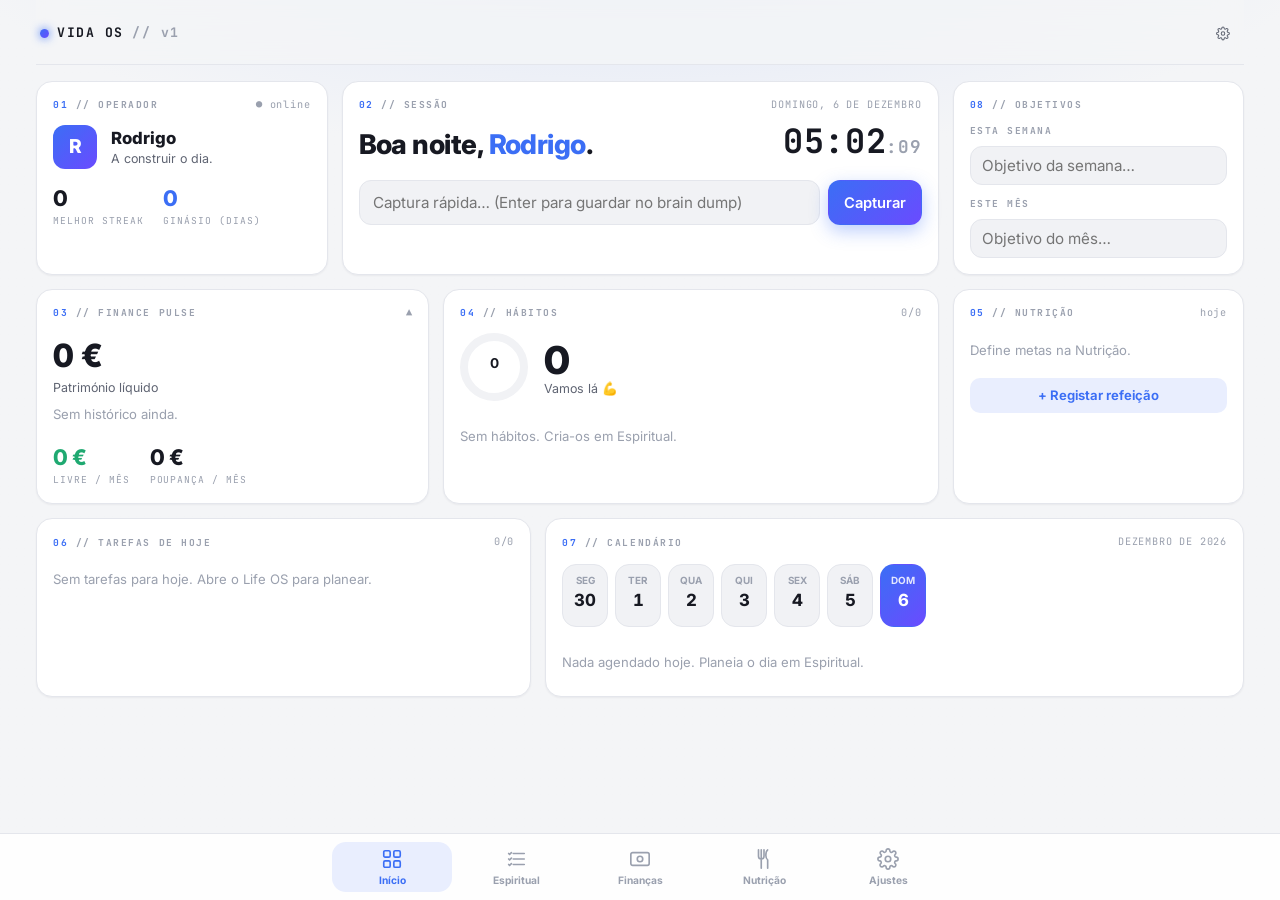
==== index.html @ b048dc57 "Dashboard: remover barra de topo (navegacao/relogio) redundante; Diario: botao de microfone para dit" ====
<!DOCTYPE html>
<html lang="pt">
<head>
  <meta charset="UTF-8" />
  <meta name="viewport" content="width=device-width, initial-scale=1, viewport-fit=cover" />
  <title>Vida OS</title>
  <meta name="theme-color" content="#0e0f13" />
  <link rel="preconnect" href="https://fonts.googleapis.com" />
  <link rel="preconnect" href="https://fonts.gstatic.com" crossorigin />
  <link href="https://fonts.googleapis.com/css2?family=Inter:wght@400;500;600;700;800;900&family=JetBrains+Mono:wght@500;700&display=swap" rel="stylesheet" />
  <link rel="stylesheet" href="./shared/base.css" />
  <link rel="manifest" href="./manifest.webmanifest" />
  <link rel="apple-touch-icon" href="./icons/launcher.svg" />
  <meta name="apple-mobile-web-app-capable" content="yes" />
  <meta name="mobile-web-app-capable" content="yes" />
  <style>
    :root{ --accent:#3b6ef5; --accent-2:#6a4bff; --mono:"JetBrains Mono", ui-monospace, monospace; }
    .wrap{ max-width: 1240px; margin:0 auto; padding: 0 16px calc(104px + env(safe-area-inset-bottom)); }
    @media(max-width:759px){ .navpills{ display:none } }

    /* Top bar */
    .osbar{ display:flex; align-items:center; gap:14px; padding:16px 4px 14px; border-bottom:1px solid var(--border); position:sticky; top:0; z-index:10;
      background: color-mix(in srgb, var(--bg) 80%, transparent); backdrop-filter: blur(14px); -webkit-backdrop-filter: blur(14px); flex-wrap:wrap; }
    .osbar .brand{ font-family:var(--mono); font-weight:700; letter-spacing:.12em; font-size:.82rem; display:flex; align-items:center; gap:8px; }
    .osbar .brand .glow{ width:9px;height:9px;border-radius:50%;background:var(--accent-grad); box-shadow:0 0 10px var(--accent); }
    .osbar .spacer{ flex:1; }
    .osbar .meta{ font-family:var(--mono); font-size:.72rem; color:var(--text-soft); letter-spacing:.06em; display:flex; gap:14px; align-items:center; }
    .osbar .meta b{ color:var(--text); font-weight:700; }
    .navpills{ display:flex; gap:6px; flex-wrap:wrap; }
    .navpills a{ font-family:var(--mono); font-size:.68rem; letter-spacing:.1em; text-transform:uppercase; text-decoration:none; color:var(--text-soft);
      border:1px solid var(--border); padding:6px 11px; border-radius:8px; transition:.15s; }
    .navpills a:hover, .navpills a.on{ color:var(--accent); border-color:var(--accent); }

    /* Grid */
    .dash{ display:grid; grid-template-columns:repeat(12,1fr); gap:14px; margin-top:16px; }
    .panel{ grid-column: span 12; background:var(--surface); border:1px solid var(--border); border-radius:16px; padding:16px; position:relative; box-shadow:var(--sh-1); }
    .panel > .ph{ display:flex; align-items:center; justify-content:space-between; margin-bottom:12px; }
    .panel .lbl{ font-family:var(--mono); font-size:.6rem; letter-spacing:.16em; text-transform:uppercase; color:var(--text-mute); font-weight:700; }
    .panel .lbl .ix{ color:var(--accent); }
    .panel .phmeta{ font-family:var(--mono); font-size:.64rem; color:var(--text-mute); letter-spacing:.08em; }
    @media(min-width:760px){
      .c3{ grid-column: span 3 } .c4{ grid-column: span 4 } .c5{ grid-column: span 5 }
      .c6{ grid-column: span 6 } .c7{ grid-column: span 7 } .c8{ grid-column: span 8 } .c9{ grid-column: span 9 }
    }
    @media(min-width:560px) and (max-width:759px){ .c3,.c4,.c5{ grid-column: span 6 } .c6,.c7,.c8,.c9{ grid-column: span 12 } }

    /* Elements */
    .greet{ font-size:1.7rem; font-weight:800; letter-spacing:-.02em; }
    .greet em{ color:var(--accent); font-style:normal; }
    .clock{ font-family:var(--mono); font-weight:700; font-size:2.1rem; letter-spacing:.02em; line-height:1; }
    .clock .s{ color:var(--text-mute); font-size:1.1rem; }
    .statline{ display:flex; gap:20px; flex-wrap:wrap; }
    .stat .n{ font-family:var(--font-num); font-weight:800; font-size:1.35rem; letter-spacing:-.02em; }
    .stat .l{ font-family:var(--mono); font-size:.6rem; letter-spacing:.1em; text-transform:uppercase; color:var(--text-mute); }
    .avatar{ width:44px;height:44px;border-radius:12px;background:var(--accent-grad);color:#fff;display:flex;align-items:center;justify-content:center;font-weight:800;font-size:1.2rem; }
    .caprow{ display:flex; gap:8px; }
    .caprow input{ font-family:inherit; }
    .hbig{ font-family:var(--font-num); font-weight:850; font-size:2rem; letter-spacing:-.03em; }
    .checkline{ display:flex; align-items:center; gap:10px; padding:8px 0; border-bottom:1px solid var(--border); }
    .checkline:last-child{ border-bottom:0; }
    .cbx{ width:22px;height:22px;border-radius:7px;border:2px solid var(--border-2);display:flex;align-items:center;justify-content:center;cursor:pointer;flex:none;color:#fff;font-size:.72rem; }
    .cbx.on{ background:var(--accent-grad); border-color:transparent; }
    .checkline .tx{ flex:1; font-size:.9rem; }
    .checkline.done .tx{ color:var(--text-mute); text-decoration:line-through; }
    .mini-macros{ display:flex; gap:6px; margin-top:8px; }
    .mini-macros .mm{ flex:1; text-align:center; background:var(--surface-2); border-radius:8px; padding:6px 2px; }
    .mini-macros .mm .v{ font-family:var(--font-num); font-weight:800; font-size:.92rem; }
    .mini-macros .mm .k{ font-size:.56rem; color:var(--text-mute); text-transform:uppercase; letter-spacing:.06em; }
    .goalrow{ display:flex; align-items:center; gap:8px; margin-top:8px; }
    .goalrow input{ padding:9px 11px; }
    .applink2{ text-decoration:none; color:inherit; }
    .schedule .s-item{ display:flex; gap:12px; padding:7px 0; border-bottom:1px solid var(--border); font-size:.88rem; }
    .schedule .s-item:last-child{ border-bottom:0; }
    .schedule .s-item .tm{ font-family:var(--mono); font-size:.72rem; color:var(--text-soft); min-width:56px; text-transform:uppercase; }
    .emptymini{ color:var(--text-mute); font-size:.82rem; padding:8px 0; }
    .habgrid{ display:grid; grid-template-columns:1fr 1fr; gap:8px; }
    .habcard{ display:flex; align-items:center; gap:9px; padding:10px; border:1px solid var(--border); border-radius:11px; background:var(--surface-2); cursor:pointer; transition:.15s; }
    .habcard.on{ border-color:var(--accent); background:var(--accent-soft); }
    .habcard .grow{ min-width:0; }
    .habcard .nm{ font-weight:600; font-size:.84rem; white-space:nowrap; overflow:hidden; text-overflow:ellipsis; }
    .dscore{ font-family:var(--font-num); font-weight:850; font-size:2.4rem; letter-spacing:-.03em; line-height:1; }
    .meal-item{ display:flex; gap:10px; align-items:center; padding:7px 0; border-bottom:1px solid var(--border); }
    .meal-item:last-child{ border-bottom:0; }
    .meal-item .tm{ font-family:var(--mono); font-size:.68rem; color:var(--text-soft); }
    .logbar{ display:flex; gap:8px; margin-top:10px; }
  </style>
</head>
<body>
  <div class="wrap">
    <header class="osbar">
      <div class="brand"><span class="glow"></span> VIDA OS <span style="color:var(--text-mute)">// v1</span></div>
      <div class="spacer"></div>
      <button class="btn btn-icon btn-ghost" id="settingsBtn" aria-label="Definições" style="width:34px;height:34px">
        <svg viewBox="0 0 24 24" width="19" height="19" fill="none" stroke="currentColor" stroke-width="1.8"><circle cx="12" cy="12" r="3"/><path d="M19.4 15a1.7 1.7 0 0 0 .3 1.9 2 2 0 1 1-2.8 2.8 1.7 1.7 0 0 0-1.9-.3 1.7 1.7 0 0 0-1 1.5 2 2 0 1 1-4 0 1.7 1.7 0 0 0-1.1-1.5 1.7 1.7 0 0 0-1.9.3 2 2 0 1 1-2.8-2.8 1.7 1.7 0 0 0 .3-1.9 1.7 1.7 0 0 0-1.5-1 2 2 0 1 1 0-4 1.7 1.7 0 0 0 1.5-1.1 1.7 1.7 0 0 0-.3-1.9 2 2 0 1 1 2.8-2.8 1.7 1.7 0 0 0 1.9.3H9a1.7 1.7 0 0 0 1-1.5 2 2 0 1 1 4 0 1.7 1.7 0 0 0 1 1.5 1.7 1.7 0 0 0 1.9-.3 2 2 0 1 1 2.8 2.8 1.7 1.7 0 0 0-.3 1.9V9a1.7 1.7 0 0 0 1.5 1 2 2 0 1 1 0 4 1.7 1.7 0 0 0-1.5 1z"/></svg>
      </button>
    </header>
    <div class="dash" id="dash"></div>
  </div>

  <script src="./shared/ui.js"></script>
  <script src="./shared/store.js"></script>
  <script src="./shared/sync.js"></script>
  <script src="./shared/domain.js"></script>
  <script src="./shared/gcal.js"></script>
  <script src="./shared/app.js"></script>
  <script src="./dashboard.js"></script>
</body>
</html>
---- shared/base.css ----
/* =====================================================================
   Vida OS — Design System partilhado  ·  v2 "identidade"
   Minimalista mas com carácter · tema automático (dark/light)
   ===================================================================== */

:root {
  /* Neutros (modo claro) — ligeiramente quentes para dar alma */
  --bg:        #f4f5f7;
  --bg-tint:   #eceef3;
  --surface:   #ffffff;
  --surface-2: #f1f2f5;
  --surface-3: #e9ebf0;
  --border:    #e4e6ec;
  --border-2:  #d7dae2;
  --text:      #171922;
  --text-soft: #5f6472;
  --text-mute: #9aa0ae;

  --good:  #1fa971;
  --warn:  #e0932b;
  --bad:   #e0574f;

  /* Acento (cada app sobrepõe --accent / --accent-2 / --accent-soft) */
  --accent:      #3b6ef5;
  --accent-2:    #6a4bff;
  --accent-soft: #e9eefe;
  --on-accent:   #ffffff;
  --accent-grad: linear-gradient(135deg, var(--accent), var(--accent-2));

  /* Forma e ritmo */
  --r-xs: 8px;
  --r-sm: 12px;
  --r:    18px;
  --r-lg: 26px;
  --gap:  14px;
  --pad:  18px;

  /* Elevação em camadas */
  --sh-1: 0 1px 2px rgba(20,22,34,.05);
  --sh-2: 0 2px 6px rgba(20,22,34,.06), 0 12px 28px rgba(20,22,34,.06);
  --sh-pop: 0 10px 40px rgba(20,22,34,.16);
  --shadow: var(--sh-2);
  --ring-focus: 0 0 0 3px color-mix(in srgb, var(--accent) 30%, transparent);

  --font: "Inter", -apple-system, BlinkMacSystemFont, "Segoe UI", Roboto, system-ui, sans-serif;
  --font-num: "Inter", ui-rounded, "SF Pro Rounded", system-ui, sans-serif;
  --mono: "JetBrains Mono", ui-monospace, "SF Mono", "Cascadia Code", Consolas, monospace;
}

@media (prefers-color-scheme: dark) {
  :root {
    --bg:        #0e0f13;
    --bg-tint:   #14151b;
    --surface:   #191b21;
    --surface-2: #21242c;
    --surface-3: #2a2e37;
    --border:    #2b2f39;
    --border-2:  #363b47;
    --text:      #f0f1f5;
    --text-soft: #a4abbb;
    --text-mute: #6b7280;

    --good:  #35c98a;
    --warn:  #ecb45f;
    --bad:   #f2726b;

    --accent-soft: #1b2440;
    --on-accent:   #ffffff;

    --sh-1: 0 1px 2px rgba(0,0,0,.4);
    --sh-2: 0 2px 8px rgba(0,0,0,.35), 0 16px 40px rgba(0,0,0,.45);
    --sh-pop: 0 14px 50px rgba(0,0,0,.6);
  }
}

:root[data-theme="light"] { color-scheme: light; }
:root[data-theme="dark"]  { color-scheme: dark; }

* { box-sizing: border-box; }
html, body { margin: 0; padding: 0; }

body {
  font-family: var(--font);
  color: var(--text);
  -webkit-font-smoothing: antialiased;
  text-rendering: optimizeLegibility;
  line-height: 1.45;
  padding-bottom: env(safe-area-inset-bottom);
  overscroll-behavior-y: none;
  /* fundo com leve halo do acento no topo → dá identidade sem ruído */
  background:
    radial-gradient(120% 60% at 50% -10%, color-mix(in srgb, var(--accent) 12%, var(--bg)) 0%, var(--bg) 46%),
    var(--bg);
  background-attachment: fixed;
  min-height: 100vh;
}

/* ---- Layout / app shell ---- */
.app {
  max-width: 780px;
  margin: 0 auto;
  padding: 0 var(--pad) calc(104px + env(safe-area-inset-bottom));
}

.topbar {
  position: sticky; top: 0; z-index: 20;
  display: flex; align-items: center; gap: 12px;
  padding: calc(14px + env(safe-area-inset-top)) var(--pad) 12px;
  background: color-mix(in srgb, var(--bg) 78%, transparent);
  backdrop-filter: saturate(160%) blur(16px);
  -webkit-backdrop-filter: saturate(160%) blur(16px);
  border-bottom: 1px solid color-mix(in srgb, var(--border) 60%, transparent);
}
.topbar h1 { font-size: 1.28rem; font-weight: 800; margin: 0; letter-spacing: -.02em; }
.topbar .sub { color: var(--text-soft); font-size: .78rem; margin-top: 1px; text-transform: capitalize; }
.topbar .spacer { flex: 1; }

.section-title {
  display: flex; align-items: center; gap: 8px;
  font-family: var(--mono); font-size: .68rem; text-transform: uppercase; letter-spacing: .13em;
  color: var(--text-mute); font-weight: 700; margin: 24px 3px 10px;
}
.section-title::before { content: ""; width: 3px; height: 13px; border-radius: 3px; background: var(--accent-grad); }
.section-title.plain::before { display: none; }

/* ---- Cartões ---- */
.card {
  position: relative;
  background: var(--surface);
  border: 1px solid var(--border);
  border-radius: var(--r);
  padding: var(--pad);
  box-shadow: var(--sh-1);
}
.card.pad-sm { padding: 14px; }
.card + .card { margin-top: var(--gap); }
.stack { display: flex; flex-direction: column; gap: var(--gap); }
.row { display: flex; gap: 12px; align-items: center; }
.row.wrap { flex-wrap: wrap; }
.row.between { justify-content: space-between; }
.grid-2 { display: grid; grid-template-columns: 1fr 1fr; gap: var(--gap); }
.grid-3 { display: grid; grid-template-columns: 1fr 1fr 1fr; gap: 10px; }
@media (max-width: 460px){ .grid-2.collapse { grid-template-columns: 1fr; } }

/* ---- Cartão HERO (foco principal, com gradiente do acento) ---- */
.hero {
  position: relative; overflow: hidden;
  border-radius: var(--r-lg);
  background: var(--accent-grad);
  color: var(--on-accent);
  padding: 22px var(--pad);
  box-shadow: 0 12px 34px color-mix(in srgb, var(--accent) 34%, transparent);
}
.hero::after {
  content: ""; position: absolute; right: -40px; top: -60px; width: 200px; height: 200px;
  background: radial-gradient(circle, rgba(255,255,255,.22), transparent 62%); pointer-events: none;
}
.hero .label { font-size: .74rem; text-transform: uppercase; letter-spacing: .08em; opacity: .9; font-weight: 700; }
.hero .value { font-family: var(--font-num); font-size: 2.5rem; font-weight: 820; letter-spacing: -.03em; line-height: 1.05; margin-top: 2px; }
.hero .foot { opacity: .92; font-size: .82rem; margin-top: 6px; }
.hero .chip { background: rgba(255,255,255,.18); color: #fff; border: 0; }

/* ---- Tipografia auxiliar ---- */
.muted { color: var(--text-soft); }
.tiny  { font-size: .78rem; }
.big   { font-family: var(--font-num); font-size: 2rem; font-weight: 800; letter-spacing: -.025em; }
.num   { font-variant-numeric: tabular-nums; font-family: var(--font-num); }
.center{ text-align: center; }
.accent-text { color: var(--accent); }

/* ---- Botões ---- */
button, .btn {
  font-family: inherit; font-size: .92rem; font-weight: 600;
  border: 1px solid var(--border-2); background: var(--surface); color: var(--text);
  padding: 11px 15px; border-radius: var(--r-sm); cursor: pointer;
  display: inline-flex; align-items: center; gap: 8px; justify-content: center;
  transition: transform .06s ease, box-shadow .18s ease, background .18s ease, border-color .18s ease;
  user-select: none; -webkit-tap-highlight-color: transparent;
}
button:active, .btn:active { transform: scale(.96); }
.btn-primary { background: var(--accent-grad); color: var(--on-accent); border-color: transparent; box-shadow: 0 6px 18px color-mix(in srgb, var(--accent) 34%, transparent); }
.btn-ghost   { background: transparent; border-color: transparent; color: var(--text-soft); }
.btn-soft    { background: var(--accent-soft); color: var(--accent); border-color: transparent; font-weight: 650; }
.btn-block   { width: 100%; }
.btn-icon    { padding: 9px; width: 40px; height: 40px; border-radius: 50%; }
button:disabled { opacity: .5; cursor: default; }
.btn-sm { padding: 7px 11px; font-size: .82rem; border-radius: 10px; }

/* ---- Inputs ---- */
input, select, textarea {
  font-family: inherit; font-size: .95rem; color: var(--text);
  background: var(--surface-2); border: 1px solid var(--border); border-radius: var(--r-sm);
  padding: 12px 13px; width: 100%; transition: border-color .15s, box-shadow .15s;
}
input:focus, select:focus, textarea:focus { outline: none; border-color: var(--accent); box-shadow: var(--ring-focus); }
textarea { resize: vertical; min-height: 74px; line-height: 1.5; }
label.field { display: block; }
label.field > span { display:block; font-size:.77rem; color: var(--text-soft); margin: 0 0 6px 3px; font-weight: 600; }
input[type="checkbox"], input[type="radio"] { width: auto; accent-color: var(--accent); }
.input-row { display: grid; grid-template-columns: 1fr 1fr; gap: 10px; }

/* ---- Progress bars ---- */
.bar { height: 10px; border-radius: 99px; background: var(--surface-3); overflow: hidden; }
.bar > i { display:block; height:100%; width:0; border-radius:99px; background: var(--accent-grad); transition: width .5s cubic-bezier(.2,.8,.2,1); }
.bar.good > i { background: var(--good); }
.bar.warn > i { background: var(--warn); }
.bar.bad  > i { background: var(--bad); }
.bar.thin { height: 7px; }

/* ---- Pills / chips / tags ---- */
.pill {
  display:inline-flex; align-items:center; gap:6px;
  padding: 4px 11px; border-radius: 99px; font-size: .77rem; font-weight: 600;
  background: var(--surface-2); color: var(--text-soft); border: 1px solid var(--border);
}
.pill.on { background: var(--accent-soft); color: var(--accent); border-color: transparent; }
.dot { width: 8px; height: 8px; border-radius: 50%; background: var(--accent); display:inline-block; }

/* ---- Lista de linhas ---- */
.list { display: flex; flex-direction: column; }
.item {
  display: flex; align-items: center; gap: 12px;
  padding: 12px 2px; border-bottom: 1px solid var(--border);
}
.item:last-child { border-bottom: 0; }
.item .grow { flex: 1; min-width: 0; }
.item .grow .t { font-weight: 560; overflow: hidden; text-overflow: ellipsis; white-space: nowrap; }
.item .grow .s { font-size: .8rem; color: var(--text-soft); }
.item .amt { font-variant-numeric: tabular-nums; font-family: var(--font-num); font-weight: 700; white-space: nowrap; }

/* ---- Bottom navigation ---- */
.tabbar {
  position: fixed; left: 0; right: 0; bottom: 0; z-index: 30;
  display: flex; justify-content: center; gap: 4px;
  padding: 8px 10px calc(8px + env(safe-area-inset-bottom));
  background: color-mix(in srgb, var(--surface) 86%, transparent);
  backdrop-filter: blur(18px); -webkit-backdrop-filter: blur(18px);
  border-top: 1px solid var(--border);
}
.tabbar a {
  flex: 1; max-width: 120px; text-decoration: none; color: var(--text-mute);
  display: flex; flex-direction: column; align-items: center; gap: 3px;
  font-size: .64rem; font-weight: 700; padding: 6px 0 4px; border-radius: 14px;
  transition: color .15s, background .15s;
}
.tabbar a svg { width: 22px; height: 22px; }
.tabbar a.active { color: var(--accent); background: var(--accent-soft); }

/* ---- Tabs (segmented) ---- */
.seg { display:flex; background: var(--surface-2); border:1px solid var(--border); border-radius: 99px; padding: 4px; gap: 2px; }
.seg button { flex:1; border:0; background: transparent; color: var(--text-soft); border-radius: 99px; padding: 9px 10px; font-size:.85rem; font-weight: 650; }
.seg button.active { background: var(--surface); color: var(--accent); box-shadow: var(--sh-1); }

/* ---- Modal / sheet ---- */
.scrim { position: fixed; inset: 0; background: rgba(10,12,20,.5); z-index: 40; display:flex; align-items:flex-end; justify-content:center; backdrop-filter: blur(2px); }
.sheet {
  background: var(--surface); width: 100%; max-width: 780px;
  border-radius: var(--r-lg) var(--r-lg) 0 0; padding: 10px var(--pad) calc(22px + env(safe-area-inset-bottom));
  max-height: 90vh; overflow: auto; box-shadow: var(--sh-pop);
  animation: up .26s cubic-bezier(.2,.9,.2,1);
}
.sheet::before { content:""; display:block; width:40px; height:4px; border-radius:99px; background:var(--border-2); margin: 6px auto 14px; }
@media (min-width: 560px){ .scrim { align-items:center; } .sheet { border-radius: var(--r-lg); max-width: 470px; } }
@keyframes up { from { transform: translateY(24px); opacity: .4 } to { transform: none; opacity: 1 } }
.sheet h2 { margin: 0 0 2px; font-size: 1.18rem; letter-spacing: -.01em; }
.sheet .form-grid { display:flex; flex-direction:column; gap: 12px; margin-top: 12px; }

/* ---- Toast ---- */
#toast { position: fixed; left: 50%; bottom: calc(92px + env(safe-area-inset-bottom)); transform: translateX(-50%); z-index: 60; pointer-events:none; display:flex; flex-direction:column; align-items:center; }
#toast .t {
  pointer-events: auto;
  background: color-mix(in srgb, var(--text) 92%, transparent); color: var(--bg);
  padding: 11px 18px; border-radius: 99px; font-size: .85rem; font-weight: 600;
  box-shadow: var(--sh-pop); margin-top: 8px; display:flex; align-items:center;
  animation: pop .22s ease; max-width: 92vw;
}
@keyframes pop { from { transform: translateY(10px); opacity: 0 } to { transform: none; opacity: 1 } }

/* ---- Empty state ---- */
.empty { text-align: center; color: var(--text-mute); padding: 26px 12px; font-size: .9rem; }
.empty .ico { font-size: 1.8rem; display:block; margin-bottom: 6px; opacity:.8; }

/* ---- FAB ---- */
.fab {
  position: fixed; right: 18px; bottom: calc(88px + env(safe-area-inset-bottom)); z-index: 25;
  width: 58px; height: 58px; border-radius: 20px; background: var(--accent-grad); color: var(--on-accent);
  border: 0; box-shadow: 0 10px 26px color-mix(in srgb, var(--accent) 42%, transparent); font-size: 1.7rem;
  display:flex; align-items:center; justify-content:center;
}

/* ---- KPI ---- */
.kpi { display:flex; flex-direction:column; gap:2px; }
.kpi .v { font-family: var(--font-num); font-size: 1.5rem; font-weight: 800; letter-spacing: -.02em; font-variant-numeric: tabular-nums; }
.kpi .k { font-size: .72rem; color: var(--text-soft); text-transform: uppercase; letter-spacing: .05em; font-weight: 600; }

/* ---- Calendário ---- */
.cal { display: grid; grid-template-columns: repeat(7, 1fr); gap: 5px; }
.cal .wd { text-align:center; font-size:.66rem; color: var(--text-mute); font-weight: 700; text-transform: uppercase; padding-bottom: 2px; }
.cal .day {
  aspect-ratio: 1; border: 1px solid var(--border); border-radius: 12px; background: var(--surface-2);
  display:flex; flex-direction:column; align-items:center; justify-content:center; gap:3px;
  font-size: .85rem; font-weight: 600; cursor: pointer; position: relative; color: var(--text);
  font-variant-numeric: tabular-nums;
}
.cal .day.out { opacity: .32; }
.cal .day.today { border-color: var(--accent); color: var(--accent); font-weight: 800; }
.cal .day.sel { background: var(--accent-grad); color: #fff; border-color: transparent; }
.cal .day .mk { display:flex; gap:2px; }
.cal .day .mk i { width: 5px; height: 5px; border-radius: 50%; background: var(--accent); display:block; }
.cal .day.sel .mk i { background: #fff; }

/* ---- Week strip (tira de dias) ---- */
.weekstrip { display:flex; gap:7px; overflow-x:auto; padding: 2px 0 4px; scrollbar-width:none; }
.weekstrip::-webkit-scrollbar { display:none; }
.weekstrip .d {
  flex: 0 0 auto; width: 46px; padding: 8px 0; border-radius: 14px; text-align:center;
  background: var(--surface-2); border: 1px solid var(--border); cursor: pointer;
}
.weekstrip .d .wn { font-size:.62rem; color: var(--text-mute); text-transform: uppercase; font-weight: 700; }
.weekstrip .d .dn { font-size:1.05rem; font-weight: 750; font-variant-numeric: tabular-nums; margin-top:1px; }
.weekstrip .d .pt { width:5px; height:5px; border-radius:50%; background: var(--accent); margin:3px auto 0; }
.weekstrip .d.sel { background: var(--accent-grad); border-color: transparent; color:#fff; }
.weekstrip .d.sel .wn { color: rgba(255,255,255,.85); }
.weekstrip .d.sel .pt { background:#fff; }

/* ---- Legenda de gráficos ---- */
.legend { display:flex; flex-direction:column; gap:7px; }
.legend .lg { display:flex; align-items:center; justify-content:space-between; font-size:.82rem; }
.legend .lg .nm { display:flex; align-items:center; gap:8px; min-width:0; }
.legend .lg .sw { width:10px; height:10px; border-radius:3px; flex:none; }
.legend .lg .vl { font-variant-numeric: tabular-nums; color: var(--text-soft); font-weight:600; }

/* ---- Macro chips (estilo MyFitnessPal) ---- */
.macros3 { display:grid; grid-template-columns: repeat(3,1fr); gap:10px; }
.macro { text-align:center; }
.macro .mv { font-family: var(--font-num); font-weight: 800; font-size: 1.15rem; }
.macro .mk { font-size:.7rem; color: var(--text-soft); text-transform: uppercase; letter-spacing:.04em; font-weight:600; }
.macro .mbar { height:6px; border-radius:99px; background: var(--surface-3); margin-top:6px; overflow:hidden; }
.macro .mbar > i { display:block; height:100%; border-radius:99px; }

/* ---- Misc ---- */
.hr { height: 1px; background: var(--border); border: 0; margin: 16px 0; }
.hide { display: none !important; }
a.link { color: var(--accent); text-decoration: none; font-weight: 600; }
.ringwrap { display:flex; align-items:center; justify-content:center; }
svg.ring text { fill: var(--text); font-family: var(--font-num); }
.swipe-actions { display:flex; gap:6px; }

@media (pointer:fine){
  .card { transition: box-shadow .2s, transform .08s; }
  ::-webkit-scrollbar { width: 10px; height: 10px; }
  ::-webkit-scrollbar-thumb { background: var(--border-2); border-radius: 99px; border: 3px solid var(--bg); }
}

@media (prefers-reduced-motion: reduce) { * { animation: none !important; transition: none !important; } }
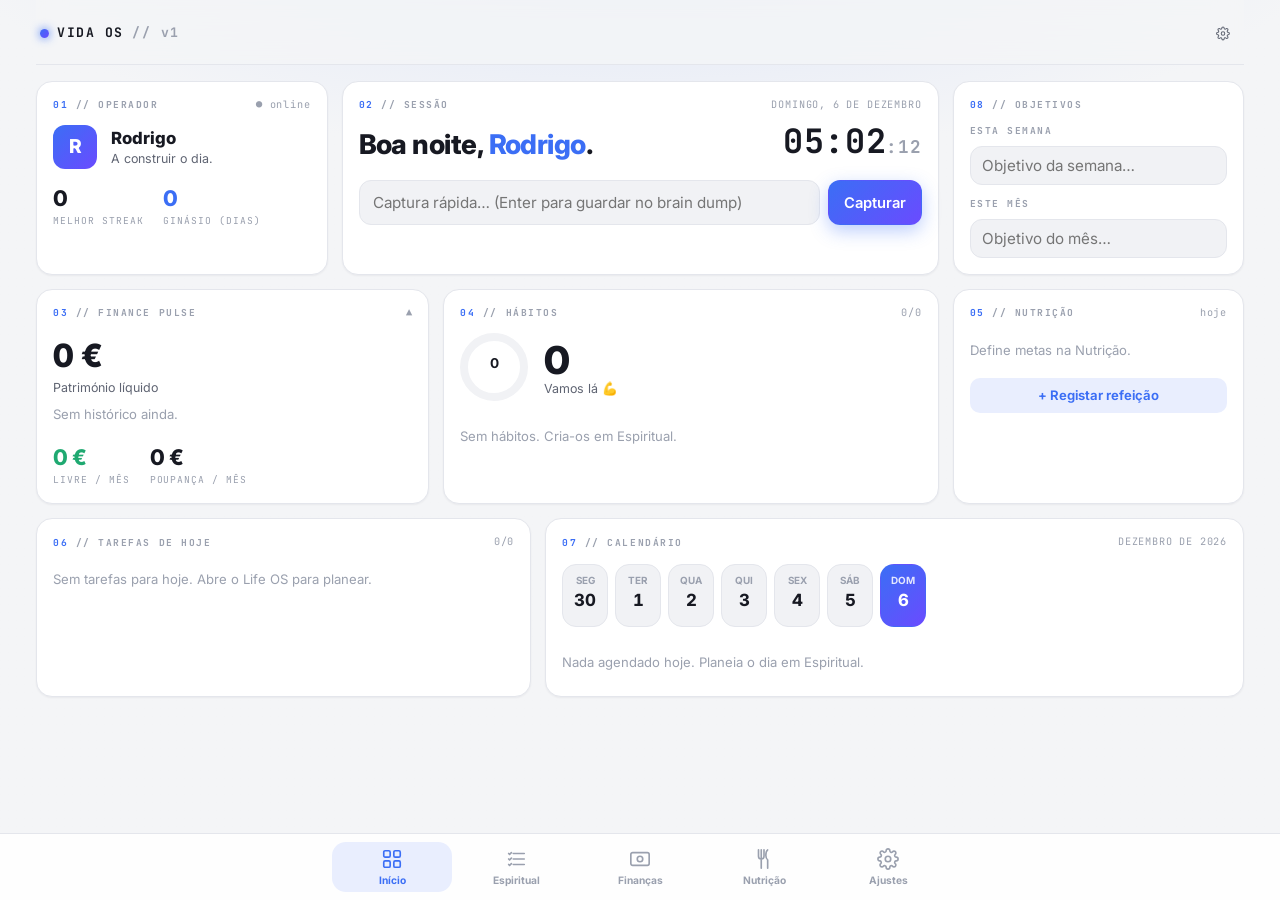
==== commit 27d54b67: "Icone da app: novo design premium (gradiente + constelacao 3 apps) em PNG 192/512/180 para Android e" ====
--- a/index.html
+++ b/index.html
@@ -10,7 +10,8 @@
   <link href="https://fonts.googleapis.com/css2?family=Inter:wght@400;500;600;700;800;900&family=JetBrains+Mono:wght@500;700&display=swap" rel="stylesheet" />
   <link rel="stylesheet" href="./shared/base.css" />
   <link rel="manifest" href="./manifest.webmanifest" />
-  <link rel="apple-touch-icon" href="./icons/launcher.svg" />
+  <link rel="apple-touch-icon" href="./icons/icon-180.png" />
+  <link rel="icon" type="image/png" sizes="192x192" href="./icons/icon-192.png" />
   <meta name="apple-mobile-web-app-capable" content="yes" />
   <meta name="mobile-web-app-capable" content="yes" />
   <style>
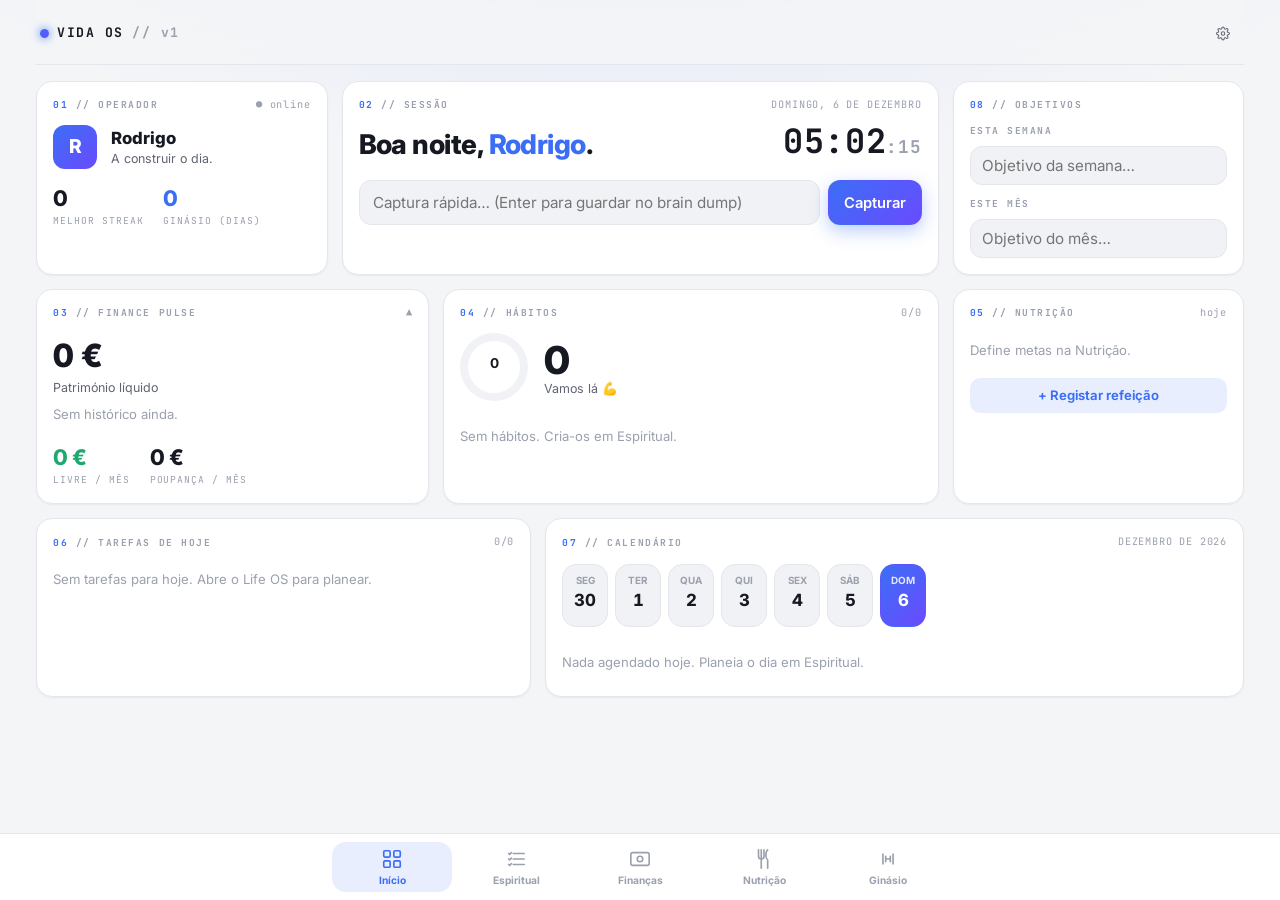
==== commit 649ea50f: "Fix mobile definitivo: layout em coluna de altura total (100dvh) — so o conteudo faz scroll e a barr" ====
--- a/index.html
+++ b/index.html
@@ -16,7 +16,7 @@
   <meta name="mobile-web-app-capable" content="yes" />
   <style>
     :root{ --accent:#3b6ef5; --accent-2:#6a4bff; --mono:"JetBrains Mono", ui-monospace, monospace; }
-    .wrap{ max-width: 1240px; margin:0 auto; padding: 0 16px calc(104px + env(safe-area-inset-bottom)); }
+    .wrap{ width:100%; max-width: 1240px; margin:0 auto; flex:1 1 auto; min-height:0; overflow-y:auto; -webkit-overflow-scrolling:touch; padding: 0 16px 28px; }
     @media(max-width:759px){ .navpills{ display:none } }
 
     /* Top bar */
--- a/shared/base.css
+++ b/shared/base.css
@@ -78,6 +78,7 @@
 
 * { box-sizing: border-box; }
 html, body { margin: 0; padding: 0; }
+html { height: 100%; }
 
 body {
   font-family: var(--font);
@@ -85,24 +86,29 @@
   -webkit-font-smoothing: antialiased;
   text-rendering: optimizeLegibility;
   line-height: 1.45;
-  padding-bottom: env(safe-area-inset-bottom);
   overscroll-behavior-y: none;
-  /* fundo com leve halo do acento no topo → dá identidade sem ruído */
-  background:
-    radial-gradient(120% 60% at 50% -10%, color-mix(in srgb, var(--accent) 12%, var(--bg)) 0%, var(--bg) 46%),
-    var(--bg);
-  background-attachment: fixed;
-  min-height: 100vh;
+  background: var(--bg);
+  /* Coluna de altura total: só o conteúdo scrolla; a tabbar fica fixa fora do scroll */
+  height: 100vh; height: 100dvh;
+  display: flex; flex-direction: column; overflow: hidden;
+}
+/* halo do acento como camada FIXA por trás do conteúdo — evita o bug do
+   background-attachment:fixed que fazia a barra inferior "saltar" no telemóvel */
+body::before {
+  content: ""; position: fixed; inset: 0; z-index: -1; pointer-events: none;
+  background: radial-gradient(120% 60% at 50% -10%, color-mix(in srgb, var(--accent) 12%, var(--bg)) 0%, var(--bg) 46%);
 }
 
 /* ---- Layout / app shell ---- */
 .app {
-  max-width: 780px;
-  margin: 0 auto;
-  padding: 0 var(--pad) calc(104px + env(safe-area-inset-bottom));
+  width: 100%; max-width: 780px; margin: 0 auto;
+  flex: 1 1 auto; min-height: 0;
+  overflow-y: auto; -webkit-overflow-scrolling: touch;
+  padding: 0 var(--pad) 28px;
 }
 
 .topbar {
+  flex: none;
   position: sticky; top: 0; z-index: 20;
   display: flex; align-items: center; gap: 12px;
   padding: calc(14px + env(safe-area-inset-top)) var(--pad) 12px;
@@ -230,11 +236,10 @@
 
 /* ---- Bottom navigation ---- */
 .tabbar {
-  position: fixed; left: 0; right: 0; bottom: 0; z-index: 30;
+  flex: 0 0 auto; z-index: 30;
   display: flex; justify-content: center; gap: 4px;
   padding: 8px 10px calc(8px + env(safe-area-inset-bottom));
-  background: color-mix(in srgb, var(--surface) 86%, transparent);
-  backdrop-filter: blur(18px); -webkit-backdrop-filter: blur(18px);
+  background: var(--surface);
   border-top: 1px solid var(--border);
 }
 .tabbar a {
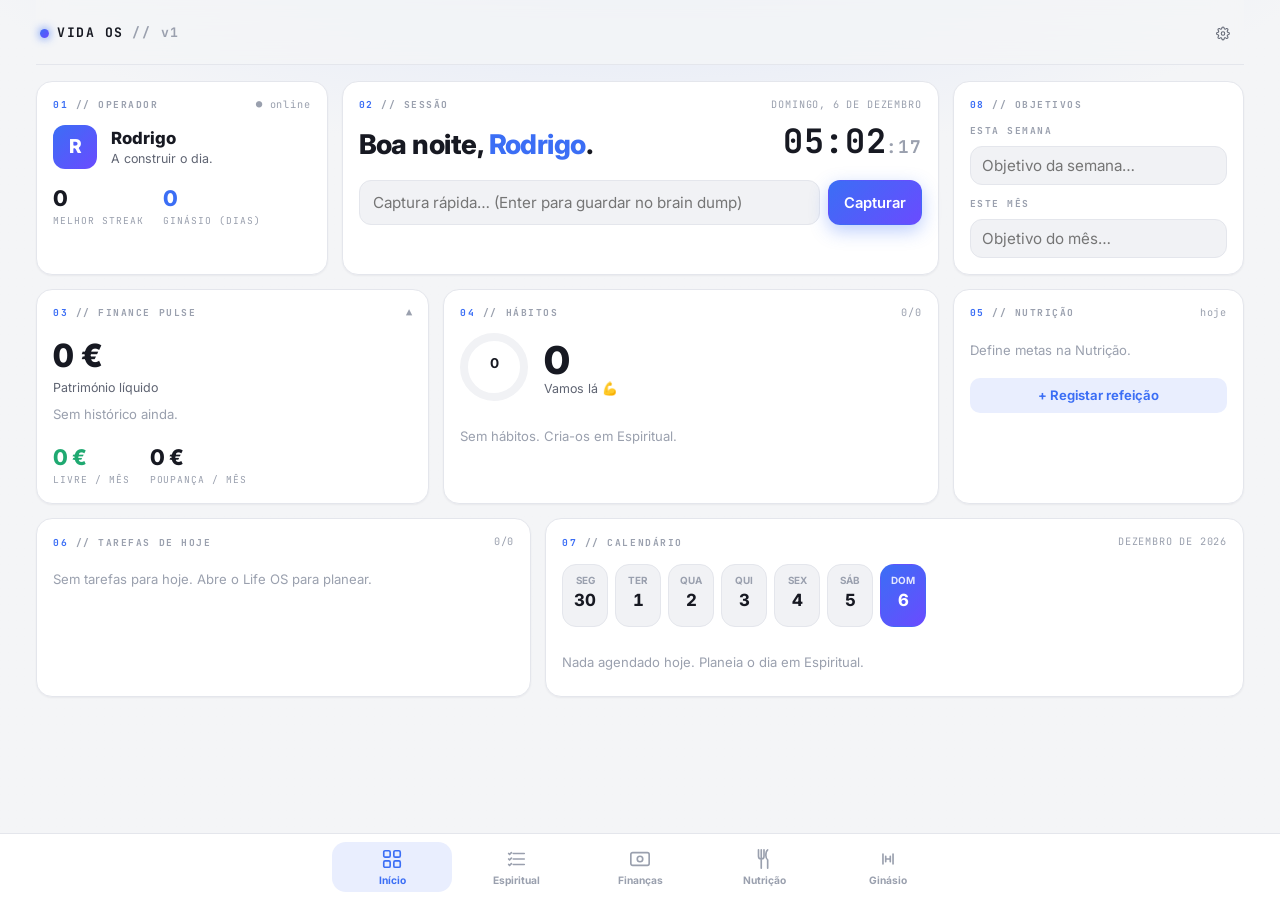
==== commit 47a6fbf5: "Fix mobile: impedir ampliacao automatica de texto (text-size-adjust:100%) que fazia a app parecer am" ====
--- a/index.html
+++ b/index.html
@@ -2,7 +2,7 @@
 <html lang="pt">
 <head>
   <meta charset="UTF-8" />
-  <meta name="viewport" content="width=device-width, initial-scale=1, viewport-fit=cover" />
+  <meta name="viewport" content="width=device-width, initial-scale=1, viewport-fit=cover, maximum-scale=1" />
   <title>Vida OS</title>
   <meta name="theme-color" content="#0e0f13" />
   <link rel="preconnect" href="https://fonts.googleapis.com" />
--- a/shared/base.css
+++ b/shared/base.css
@@ -78,7 +78,13 @@
 
 * { box-sizing: border-box; }
 html, body { margin: 0; padding: 0; }
-html { height: 100%; }
+html {
+  height: 100%;
+  /* Impede que Safari/Chrome no telemóvel "ampliem" automaticamente o texto
+     em layouts de coluna — é a causa mais comum da app parecer ampliada ao abrir. */
+  -webkit-text-size-adjust: 100%;
+  text-size-adjust: 100%;
+}
 
 body {
   font-family: var(--font);
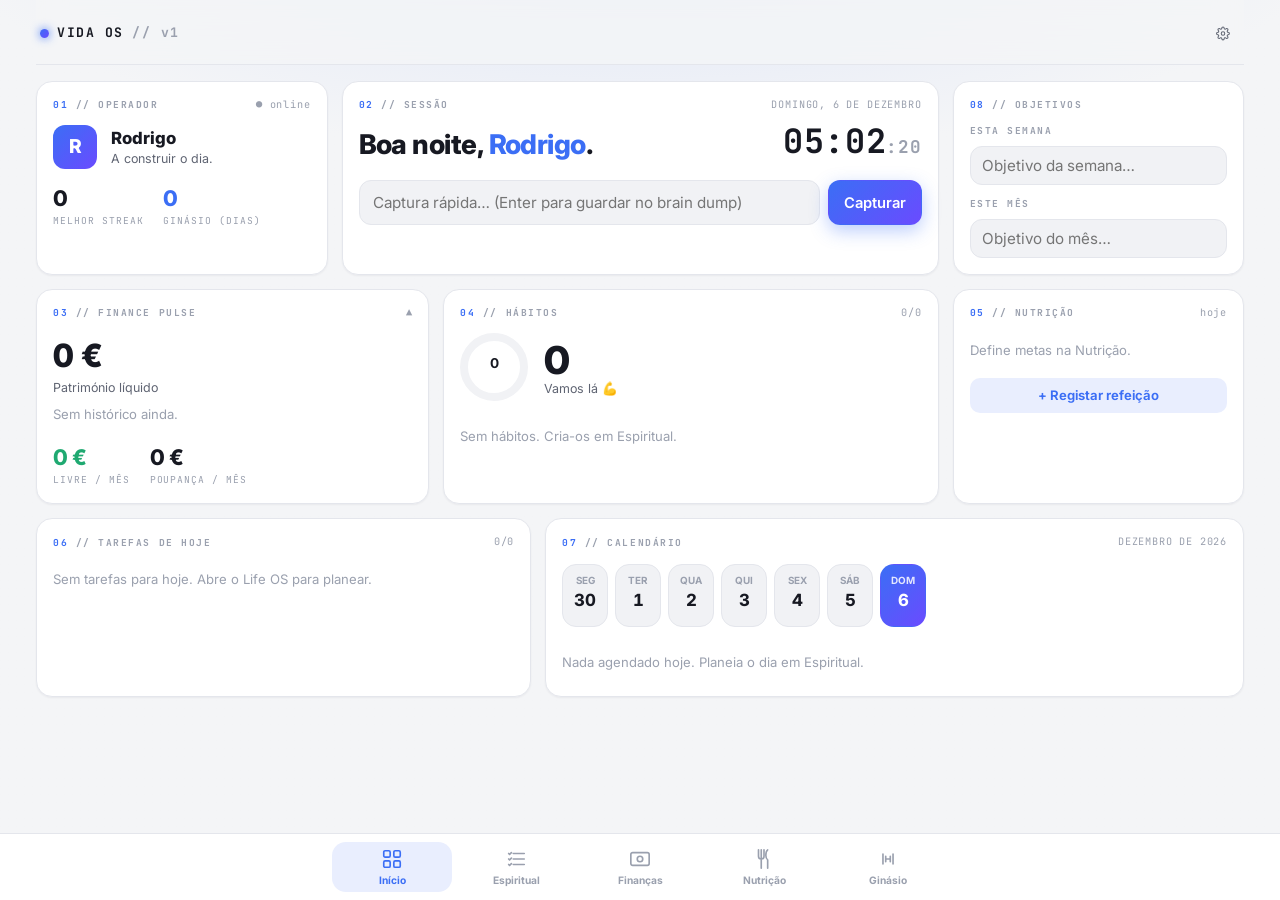
==== commit 33802ed6: "Fix: barra de separadores (Espiritual/Financas/Nutricao) passa a scrollar dentro de si propria em ve" ====
--- a/index.html
+++ b/index.html
@@ -16,7 +16,7 @@
   <meta name="mobile-web-app-capable" content="yes" />
   <style>
     :root{ --accent:#3b6ef5; --accent-2:#6a4bff; --mono:"JetBrains Mono", ui-monospace, monospace; }
-    .wrap{ width:100%; max-width: 1240px; margin:0 auto; flex:1 1 auto; min-height:0; overflow-y:auto; -webkit-overflow-scrolling:touch; padding: 0 16px 28px; }
+    .wrap{ width:100%; max-width: 1240px; margin:0 auto; flex:1 1 auto; min-height:0; overflow-y:auto; overflow-x:hidden; -webkit-overflow-scrolling:touch; padding: 0 16px 28px; }
     @media(max-width:759px){ .navpills{ display:none } }
 
     /* Top bar */
--- a/shared/base.css
+++ b/shared/base.css
@@ -109,7 +109,7 @@
 .app {
   width: 100%; max-width: 780px; margin: 0 auto;
   flex: 1 1 auto; min-height: 0;
-  overflow-y: auto; -webkit-overflow-scrolling: touch;
+  overflow-y: auto; overflow-x: hidden; -webkit-overflow-scrolling: touch;
   padding: 0 var(--pad) 28px;
 }
 
@@ -257,9 +257,20 @@
 .tabbar a svg { width: 22px; height: 22px; }
 .tabbar a.active { color: var(--accent); background: var(--accent-soft); }
 
-/* ---- Tabs (segmented) ---- */
-.seg { display:flex; background: var(--surface-2); border:1px solid var(--border); border-radius: 99px; padding: 4px; gap: 2px; }
-.seg button { flex:1; border:0; background: transparent; color: var(--text-soft); border-radius: 99px; padding: 9px 10px; font-size:.85rem; font-weight: 650; }
+/* ---- Tabs (segmented) ----
+   Scrolla horizontalmente DENTRO de si própria quando há muitos separadores,
+   em vez de forçar a página inteira a ficar mais larga (o que a tornava "não-clean"). */
+.seg {
+  display: flex; background: var(--surface-2); border: 1px solid var(--border);
+  border-radius: 99px; padding: 4px; gap: 2px;
+  overflow-x: auto; -webkit-overflow-scrolling: touch; scrollbar-width: none;
+}
+.seg::-webkit-scrollbar { display: none; }
+.seg button {
+  flex: 1 0 auto; min-width: max-content; white-space: nowrap;
+  border: 0; background: transparent; color: var(--text-soft);
+  border-radius: 99px; padding: 9px 14px; font-size: .85rem; font-weight: 650;
+}
 .seg button.active { background: var(--surface); color: var(--accent); box-shadow: var(--sh-1); }
 
 /* ---- Modal / sheet ---- */
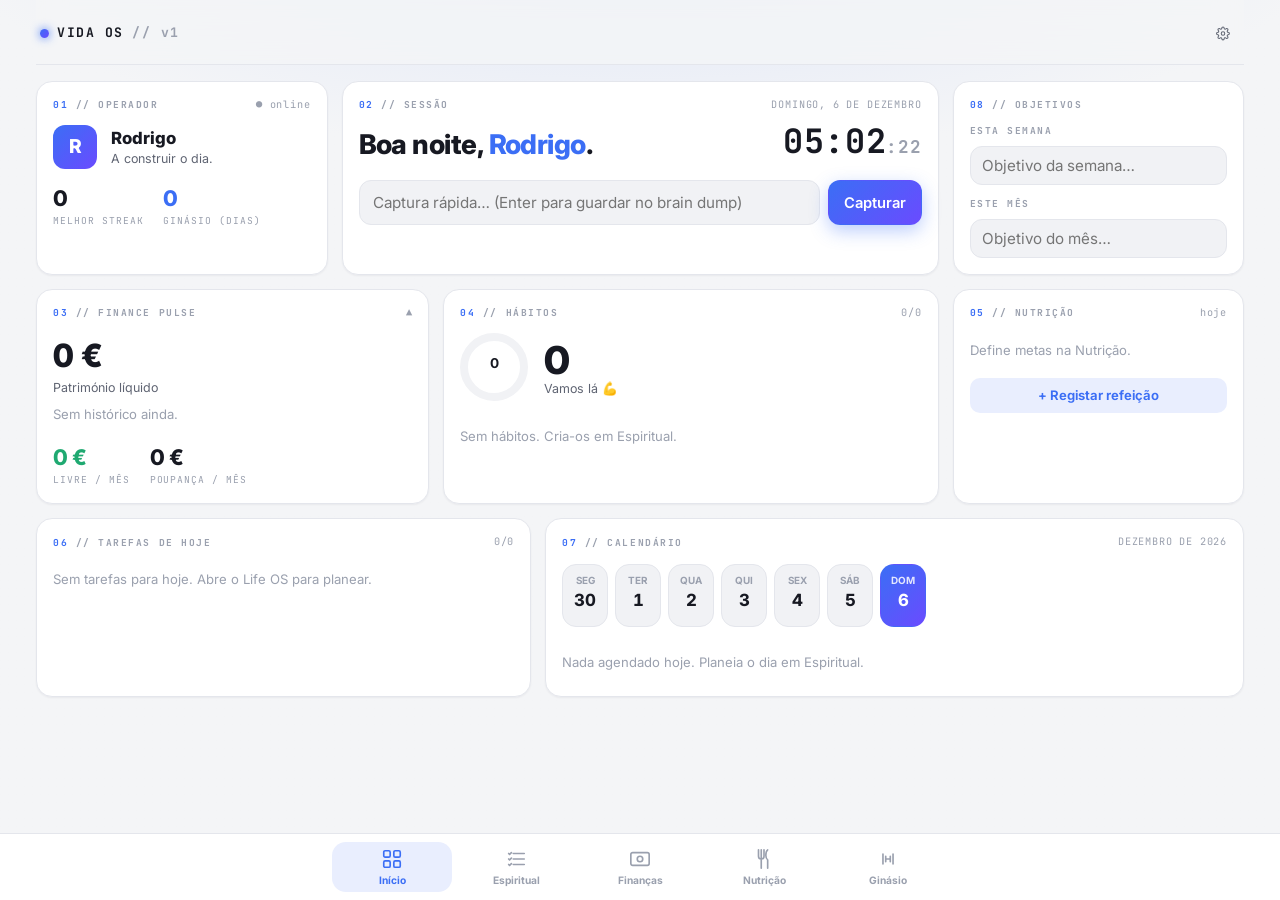
==== commit 42d05818: "Fix: restaurar scroll natural da pagina (repoe pull-to-refresh que tinha ficado partido), tabbar pas" ====
--- a/index.html
+++ b/index.html
@@ -16,7 +16,7 @@
   <meta name="mobile-web-app-capable" content="yes" />
   <style>
     :root{ --accent:#3b6ef5; --accent-2:#6a4bff; --mono:"JetBrains Mono", ui-monospace, monospace; }
-    .wrap{ width:100%; max-width: 1240px; margin:0 auto; flex:1 1 auto; min-height:0; overflow-y:auto; overflow-x:hidden; -webkit-overflow-scrolling:touch; padding: 0 16px 28px; }
+    .wrap{ width:100%; max-width: 1240px; margin:0 auto; flex:1 1 auto; padding: 0 16px 28px; }
     @media(max-width:759px){ .navpills{ display:none } }
 
     /* Top bar */
--- a/shared/base.css
+++ b/shared/base.css
@@ -92,14 +92,15 @@
   -webkit-font-smoothing: antialiased;
   text-rendering: optimizeLegibility;
   line-height: 1.45;
-  overscroll-behavior-y: none;
   background: var(--bg);
-  /* Coluna de altura total: só o conteúdo scrolla; a tabbar fica fixa fora do scroll */
-  height: 100vh; height: 100dvh;
-  display: flex; flex-direction: column; overflow: hidden;
-}
-/* halo do acento como camada FIXA por trás do conteúdo — evita o bug do
-   background-attachment:fixed que fazia a barra inferior "saltar" no telemóvel */
+  /* A PÁGINA (body) é que faz scroll normalmente — mantém o gesto nativo de
+     "puxar para atualizar" no telemóvel. overflow-x:hidden só bloqueia o eixo
+     horizontal, nunca o vertical. */
+  overflow-x: hidden;
+  min-height: 100vh; min-height: 100dvh;
+  display: flex; flex-direction: column;
+}
+/* halo do acento como camada FIXA por trás do conteúdo */
 body::before {
   content: ""; position: fixed; inset: 0; z-index: -1; pointer-events: none;
   background: radial-gradient(120% 60% at 50% -10%, color-mix(in srgb, var(--accent) 12%, var(--bg)) 0%, var(--bg) 46%);
@@ -108,8 +109,7 @@
 /* ---- Layout / app shell ---- */
 .app {
   width: 100%; max-width: 780px; margin: 0 auto;
-  flex: 1 1 auto; min-height: 0;
-  overflow-y: auto; overflow-x: hidden; -webkit-overflow-scrolling: touch;
+  flex: 1 1 auto;
   padding: 0 var(--pad) 28px;
 }
 
@@ -242,7 +242,11 @@
 
 /* ---- Bottom navigation ---- */
 .tabbar {
-  flex: 0 0 auto; z-index: 30;
+  flex: none;
+  /* sticky (não fixed): fica presa ao fundo do ecrã ao fazer scroll normal da
+     página, sem o bug do iOS/Chrome mobile em que barras "fixed" desaparecem
+     ou saltam quando a barra de endereço do browser recolhe. */
+  position: sticky; bottom: 0; z-index: 30;
   display: flex; justify-content: center; gap: 4px;
   padding: 8px 10px calc(8px + env(safe-area-inset-bottom));
   background: var(--surface);
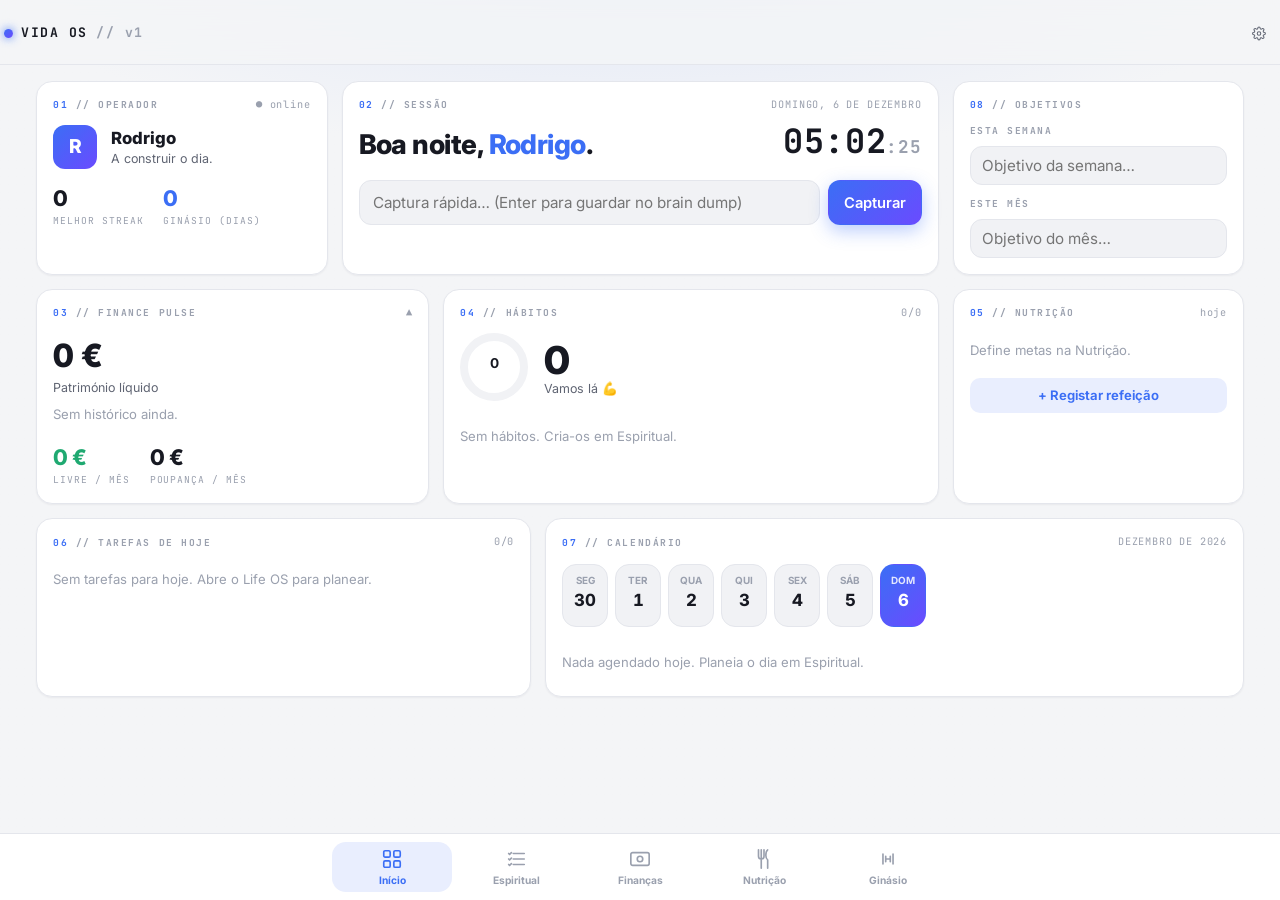
==== commit 7c5c88db: "Fix nutricao: adicionar alimento ao plano de hoje sincroniza automaticamente com o Diario, sem preci" ====
--- a/index.html
+++ b/index.html
@@ -19,8 +19,8 @@
     .wrap{ width:100%; max-width: 1240px; margin:0 auto; flex:1 1 auto; padding: 0 16px 28px; }
     @media(max-width:759px){ .navpills{ display:none } }
 
-    /* Top bar */
-    .osbar{ display:flex; align-items:center; gap:14px; padding:16px 4px 14px; border-bottom:1px solid var(--border); position:sticky; top:0; z-index:10;
+    /* Top bar — filho direto do body, tal como .topbar nas outras apps */
+    .osbar{ flex:none; display:flex; align-items:center; gap:14px; padding:16px 4px 14px; border-bottom:1px solid var(--border); position:sticky; top:0; z-index:10;
       background: color-mix(in srgb, var(--bg) 80%, transparent); backdrop-filter: blur(14px); -webkit-backdrop-filter: blur(14px); flex-wrap:wrap; }
     .osbar .brand{ font-family:var(--mono); font-weight:700; letter-spacing:.12em; font-size:.82rem; display:flex; align-items:center; gap:8px; }
     .osbar .brand .glow{ width:9px;height:9px;border-radius:50%;background:var(--accent-grad); box-shadow:0 0 10px var(--accent); }
@@ -87,16 +87,16 @@
   </style>
 </head>
 <body>
-  <div class="wrap">
-    <header class="osbar">
-      <div class="brand"><span class="glow"></span> VIDA OS <span style="color:var(--text-mute)">// v1</span></div>
-      <div class="spacer"></div>
-      <button class="btn btn-icon btn-ghost" id="settingsBtn" aria-label="Definições" style="width:34px;height:34px">
-        <svg viewBox="0 0 24 24" width="19" height="19" fill="none" stroke="currentColor" stroke-width="1.8"><circle cx="12" cy="12" r="3"/><path d="M19.4 15a1.7 1.7 0 0 0 .3 1.9 2 2 0 1 1-2.8 2.8 1.7 1.7 0 0 0-1.9-.3 1.7 1.7 0 0 0-1 1.5 2 2 0 1 1-4 0 1.7 1.7 0 0 0-1.1-1.5 1.7 1.7 0 0 0-1.9.3 2 2 0 1 1-2.8-2.8 1.7 1.7 0 0 0 .3-1.9 1.7 1.7 0 0 0-1.5-1 2 2 0 1 1 0-4 1.7 1.7 0 0 0 1.5-1.1 1.7 1.7 0 0 0-.3-1.9 2 2 0 1 1 2.8-2.8 1.7 1.7 0 0 0 1.9.3H9a1.7 1.7 0 0 0 1-1.5 2 2 0 1 1 4 0 1.7 1.7 0 0 0 1 1.5 1.7 1.7 0 0 0 1.9-.3 2 2 0 1 1 2.8 2.8 1.7 1.7 0 0 0-.3 1.9V9a1.7 1.7 0 0 0 1.5 1 2 2 0 1 1 0 4 1.7 1.7 0 0 0-1.5 1z"/></svg>
-      </button>
-    </header>
+  <header class="osbar">
+    <div class="brand"><span class="glow"></span> VIDA OS <span style="color:var(--text-mute)">// v1</span></div>
+    <div class="spacer"></div>
+    <button class="btn btn-icon btn-ghost" id="settingsBtn" aria-label="Definições" style="width:34px;height:34px">
+      <svg viewBox="0 0 24 24" width="19" height="19" fill="none" stroke="currentColor" stroke-width="1.8"><circle cx="12" cy="12" r="3"/><path d="M19.4 15a1.7 1.7 0 0 0 .3 1.9 2 2 0 1 1-2.8 2.8 1.7 1.7 0 0 0-1.9-.3 1.7 1.7 0 0 0-1 1.5 2 2 0 1 1-4 0 1.7 1.7 0 0 0-1.1-1.5 1.7 1.7 0 0 0-1.9.3 2 2 0 1 1-2.8-2.8 1.7 1.7 0 0 0 .3-1.9 1.7 1.7 0 0 0-1.5-1 2 2 0 1 1 0-4 1.7 1.7 0 0 0 1.5-1.1 1.7 1.7 0 0 0-.3-1.9 2 2 0 1 1 2.8-2.8 1.7 1.7 0 0 0 1.9.3H9a1.7 1.7 0 0 0 1-1.5 2 2 0 1 1 4 0 1.7 1.7 0 0 0 1 1.5 1.7 1.7 0 0 0 1.9-.3 2 2 0 1 1 2.8 2.8 1.7 1.7 0 0 0-.3 1.9V9a1.7 1.7 0 0 0 1.5 1 2 2 0 1 1 0 4 1.7 1.7 0 0 0-1.5 1z"/></svg>
+    </button>
+  </header>
+  <main class="wrap">
     <div class="dash" id="dash"></div>
-  </div>
+  </main>
 
   <script src="./shared/ui.js"></script>
   <script src="./shared/store.js"></script>
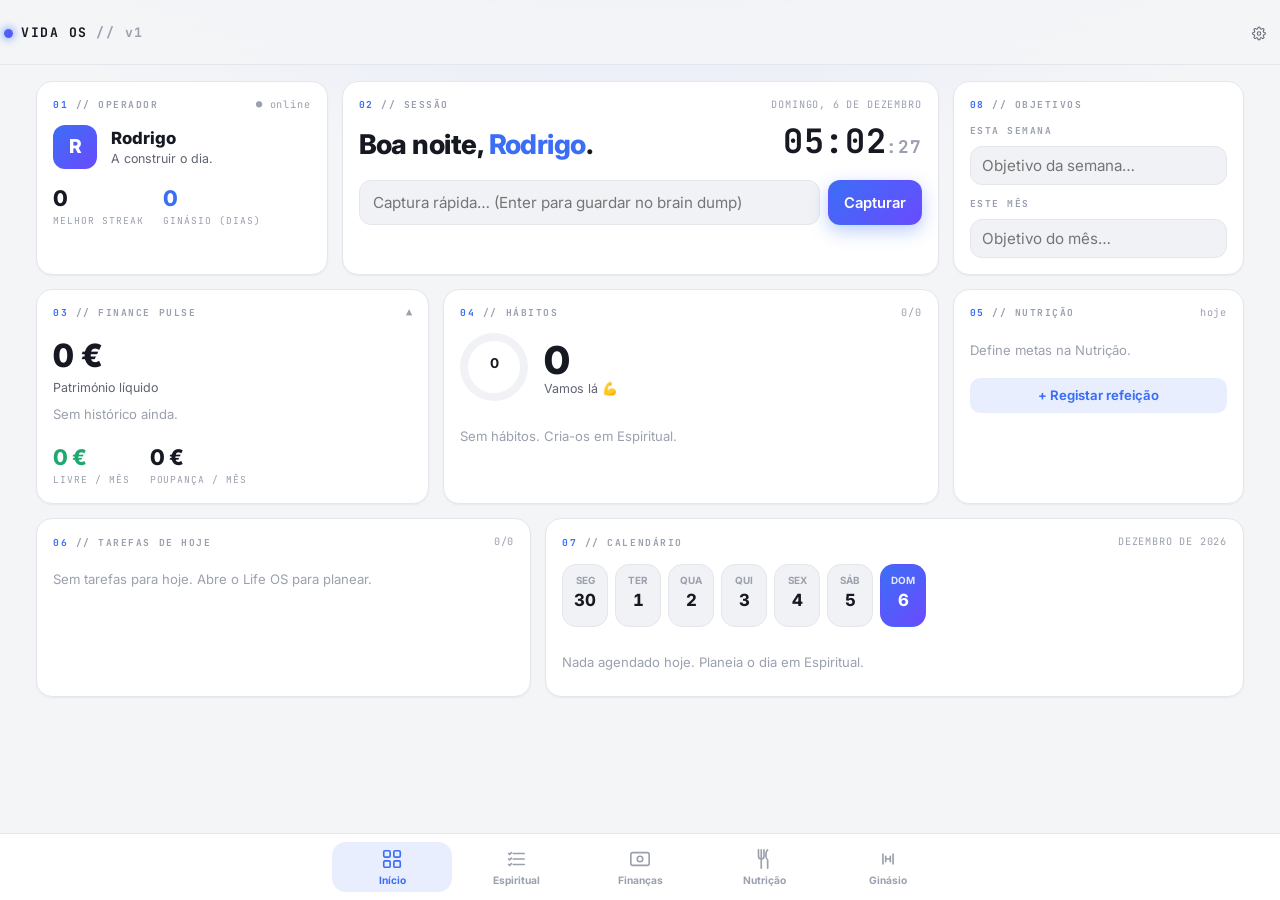
==== commit ab115e1b: "Fix: barra inferior volta a position:fixed com promocao a camada GPU (translateZ) - correcao padrao " ====
--- a/index.html
+++ b/index.html
@@ -2,7 +2,7 @@
 <html lang="pt">
 <head>
   <meta charset="UTF-8" />
-  <meta name="viewport" content="width=device-width, initial-scale=1, viewport-fit=cover, maximum-scale=1" />
+  <meta name="viewport" content="width=device-width, initial-scale=1, viewport-fit=cover, maximum-scale=1, user-scalable=no" />
   <title>Vida OS</title>
   <meta name="theme-color" content="#0e0f13" />
   <link rel="preconnect" href="https://fonts.googleapis.com" />
@@ -16,7 +16,7 @@
   <meta name="mobile-web-app-capable" content="yes" />
   <style>
     :root{ --accent:#3b6ef5; --accent-2:#6a4bff; --mono:"JetBrains Mono", ui-monospace, monospace; }
-    .wrap{ width:100%; max-width: 1240px; margin:0 auto; flex:1 1 auto; padding: 0 16px 28px; }
+    .wrap{ width:100%; max-width: 1240px; margin:0 auto; padding: 0 16px calc(92px + env(safe-area-inset-bottom)); }
     @media(max-width:759px){ .navpills{ display:none } }
 
     /* Top bar — filho direto do body, tal como .topbar nas outras apps */
--- a/shared/base.css
+++ b/shared/base.css
@@ -93,12 +93,9 @@
   text-rendering: optimizeLegibility;
   line-height: 1.45;
   background: var(--bg);
-  /* A PÁGINA (body) é que faz scroll normalmente — mantém o gesto nativo de
-     "puxar para atualizar" no telemóvel. overflow-x:hidden só bloqueia o eixo
-     horizontal, nunca o vertical. */
+  /* Fluxo normal de documento — a PÁGINA faz scroll como qualquer site,
+     mantendo o gesto nativo de "puxar para atualizar" no telemóvel. */
   overflow-x: hidden;
-  min-height: 100vh; min-height: 100dvh;
-  display: flex; flex-direction: column;
 }
 /* halo do acento como camada FIXA por trás do conteúdo */
 body::before {
@@ -109,12 +106,11 @@
 /* ---- Layout / app shell ---- */
 .app {
   width: 100%; max-width: 780px; margin: 0 auto;
-  flex: 1 1 auto;
-  padding: 0 var(--pad) 28px;
+  /* espaço para a tabbar fixa não tapar o fim do conteúdo */
+  padding: 0 var(--pad) calc(92px + env(safe-area-inset-bottom));
 }
 
 .topbar {
-  flex: none;
   position: sticky; top: 0; z-index: 20;
   display: flex; align-items: center; gap: 12px;
   padding: calc(14px + env(safe-area-inset-top)) var(--pad) 12px;
@@ -242,11 +238,12 @@
 
 /* ---- Bottom navigation ---- */
 .tabbar {
-  flex: none;
-  /* sticky (não fixed): fica presa ao fundo do ecrã ao fazer scroll normal da
-     página, sem o bug do iOS/Chrome mobile em que barras "fixed" desaparecem
-     ou saltam quando a barra de endereço do browser recolhe. */
-  position: sticky; bottom: 0; z-index: 30;
+  position: fixed; left: 0; right: 0; bottom: 0; z-index: 30;
+  /* Promove a barra à sua própria camada GPU — é a correção padrão para o bug
+     do iOS/Chrome mobile em que barras "position:fixed" desaparecem ou saltam
+     durante o scroll quando a barra de endereço do browser recolhe. */
+  transform: translateZ(0); -webkit-transform: translateZ(0);
+  will-change: transform;
   display: flex; justify-content: center; gap: 4px;
   padding: 8px 10px calc(8px + env(safe-area-inset-bottom));
   background: var(--surface);
